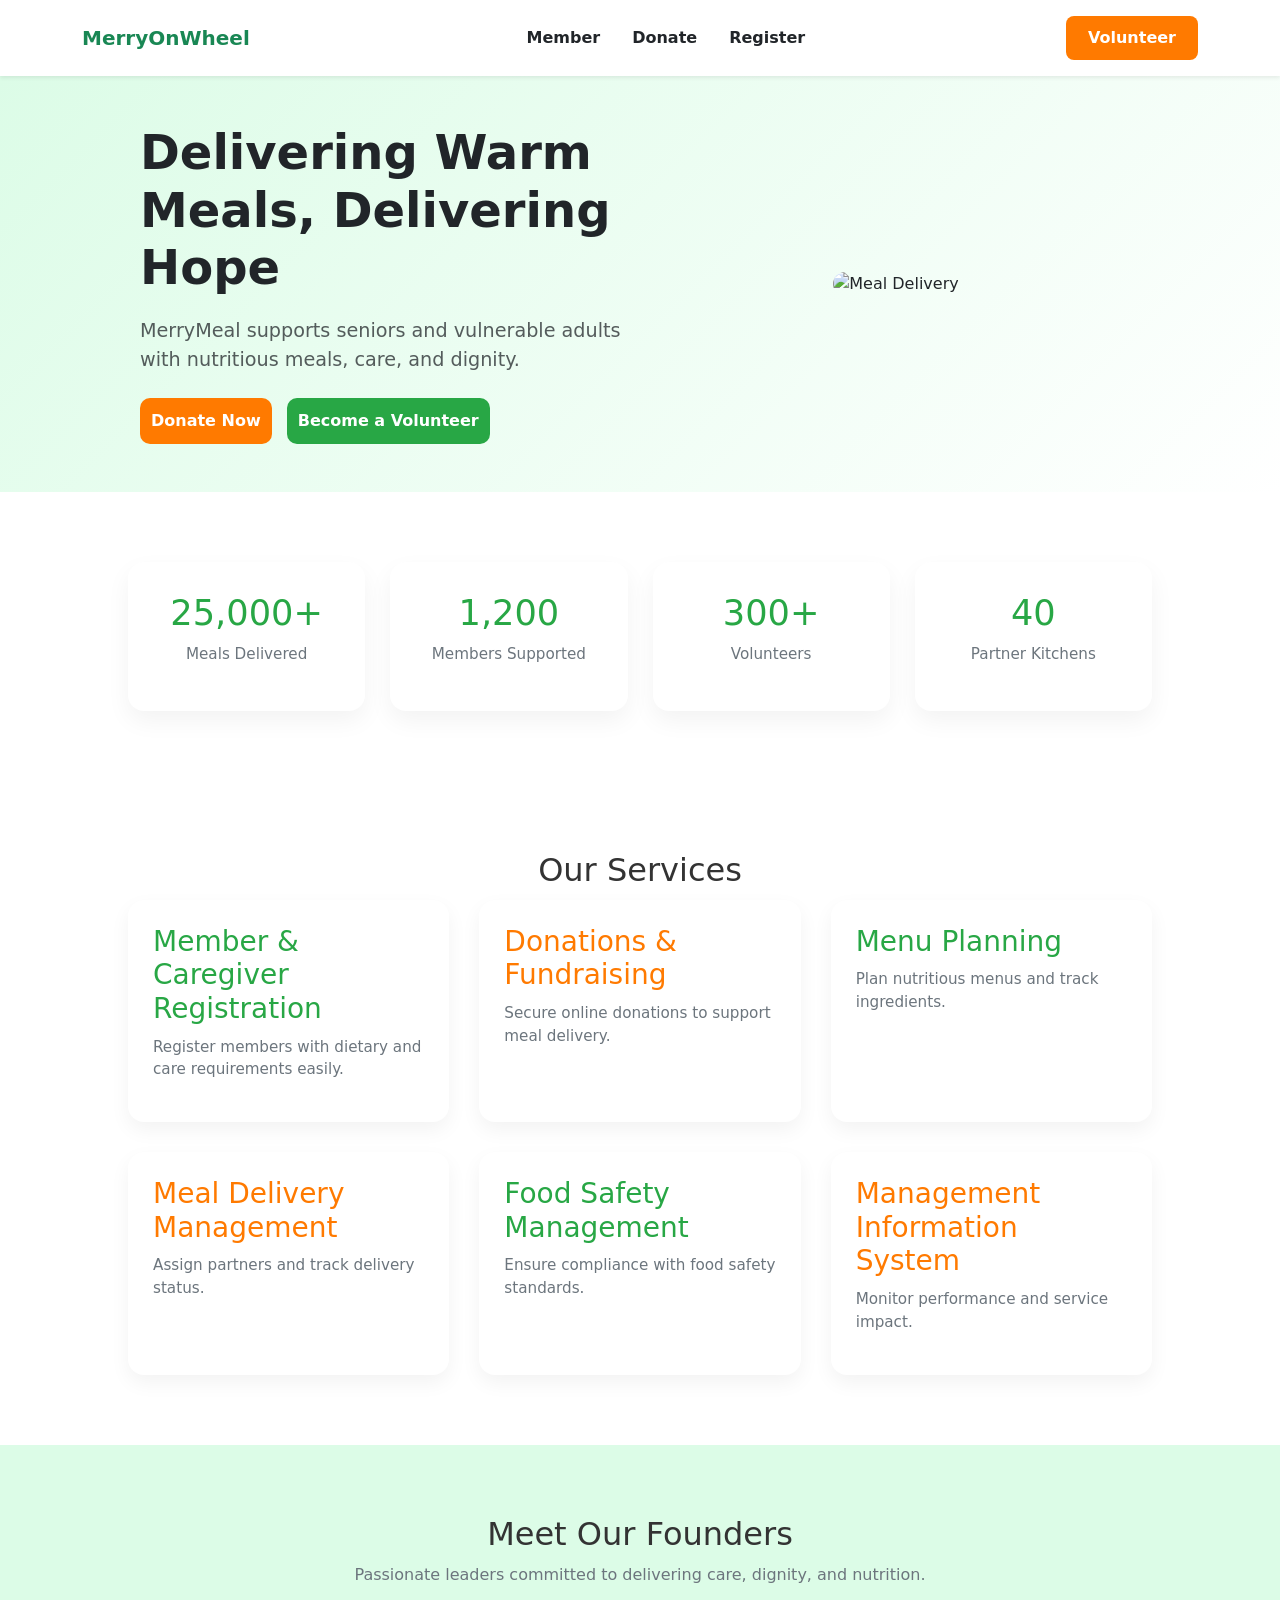
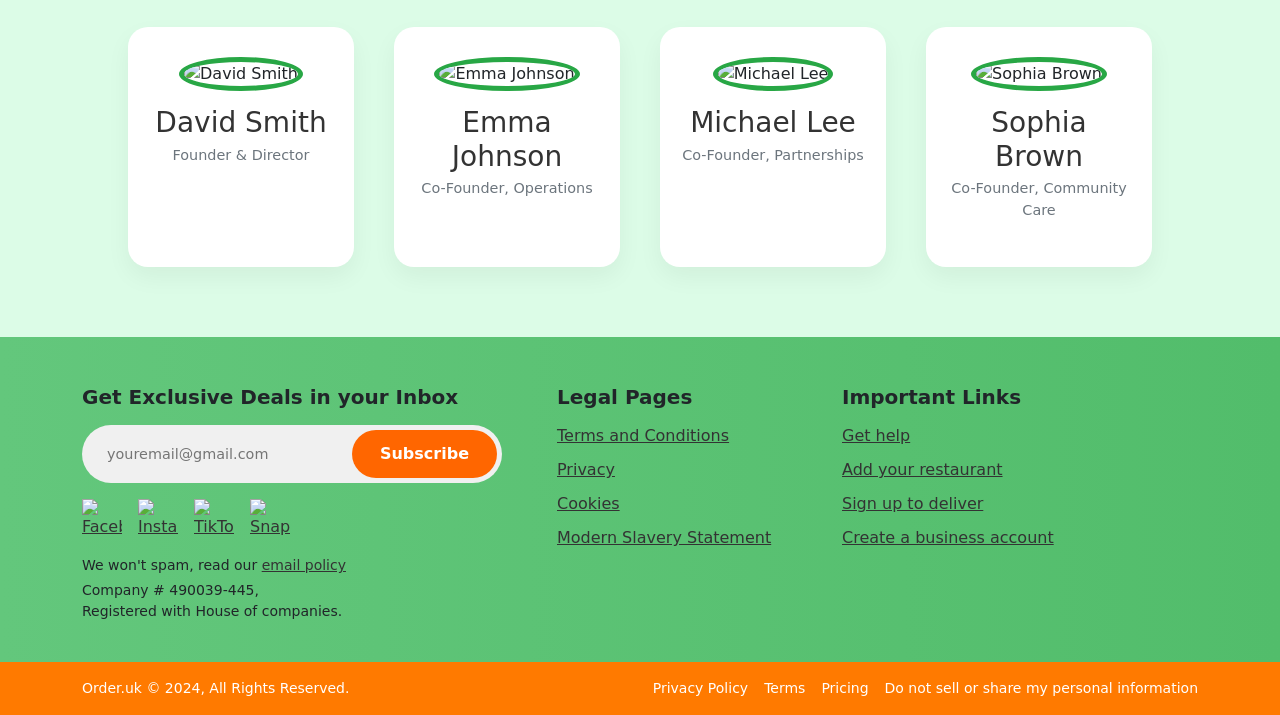
==== index.html @ 6e3a475c "index header,footer and member" ====
<!DOCTYPE html>
<html lang="en">

<head>
    <meta charset="UTF-8">
    <meta http-equiv="X-UA-Compatible" content="IE=edge">
    <meta name="viewport" content="width-device-width, initial-scale=1.0">
    <title>MerryOnWheel</title>
    <link rel="stylesheet" href="assets/css/bootstrap.css">
    <link rel="stylesheet" href="assets/css/bootstrap.css">
    <link rel="stylesheet" href="css/main.css">
    <link rel="stylesheet" href="css/nav.css">
    <link rel="stylesheet" href="css/hero.css">
    <link rel="stylesheet" href="css/footer.css">
    <link rel="stylesheet" href="css/responsive.css">
    <link rel="stylesheet" href="css/stats.css">
    <link rel="stylesheet" href="css/service.css">
    <link rel="stylesheet" href="css/founder.css">
</head>
<body>


    <!-- ==========================Navigation==============================-->
  <nav class="navbar bg-white shadow-sm py-3">
  <div class="container d-flex flex-column flex-sm-row justify-content-between align-items-start align-items-md-center">

    <!-- Left: Logo -->
    <a class="navbar-brand fw-bold text-success mb-2 mb-md-0" href="#">MerryOnWheel</a>

    <!-- Center: Menu links -->
    <ul class="nav flex-column flex-sm-row">
      <li class="nav-item">
        <a class="nav-link fw-bold text-dark" href="#">Member</a>
      </li>
      <li class="nav-item">
        <a class="nav-link fw-bold text-dark" href="#">Donate</a>
      </li>
      <li class="nav-item">
        <a class="nav-link fw-bold text-dark" href="#">Register</a>
      </li>
    </ul>

    <!-- Right: Volunteer button -->
    <a class="btn-hero-volunteer navbar-volunteer" href="#">Volunteer</a>
  </div>
</nav>




<!----------------------- HERO-------------------------------- -->
<header class="hero-section py-5">
  <div class="container">
    <div class="row align-items-center gy-4">
      
      <!-- Text Content -->
      <div class="col-lg-6">
        <h1 class="display-4 fw-bold">Delivering Warm Meals, Delivering Hope</h1>
        <p class="lead text-muted mb-4">
          MerryMeal supports seniors and vulnerable adults with nutritious meals, care, and dignity.
        </p>
        <div class="hero-button">
          <a href="#" class="btn btn-hero-primary ">Donate Now</a>
          <a href="#" class="btn btn-hero-secondary">Become a Volunteer</a>
        </div>
      </div>

      <!-- Image -->
      <div class="col-lg-6 text-center">
        <img src="https://via.placeholder.com/500x350" alt="Meal Delivery" class="img-fluid rounded-4">
      </div>

    </div> <!-- /.row -->
  </div> <!-- /.container -->
</header>


<!------------------------------ Status section--------------------- -->
 <section class="stats-section">
  <div class="stats">
    <div class="stat-card">
      <h2 data-key="meals">25,000+</h2>
      <p>Meals Delivered</p>
    </div>
    <div class="stat-card">
      <h2 data-key="members">1,200</h2>
      <p>Members Supported</p>
    </div>
    <div class="stat-card">
      <h2 data-key="volunteers">300+</h2>
      <p>Volunteers</p>
    </div>
    <div class="stat-card">
      <h2 data-key="partners">40</h2>
      <p>Partner Kitchens</p>
    </div>
  </div>
</section>


<!-- =======Service========== -->
<section id="services" class="services-section">
  <h2 class="section-title">Our Services</h2>
  <div class="services">
    <div class="service-card green" data-key="member-registration">
      <h3>Member & Caregiver Registration</h3>
      <p>Register members with dietary and care requirements easily.</p>
    </div>
    <div class="service-card orange" data-key="donations">
      <h3>Donations & Fundraising</h3>
      <p>Secure online donations to support meal delivery.</p>
    </div>
    <div class="service-card green" data-key="menu-planning">
      <h3>Menu Planning</h3>
      <p>Plan nutritious menus and track ingredients.</p>
    </div>
    <div class="service-card orange" data-key="delivery-management">
      <h3>Meal Delivery Management</h3>
      <p>Assign partners and track delivery status.</p>
    </div>
    <div class="service-card green" data-key="food-safety">
      <h3>Food Safety Management</h3>
      <p>Ensure compliance with food safety standards.</p>
    </div>
    <div class="service-card orange" data-key="mis">
      <h3>Management Information System</h3>
      <p>Monitor performance and service impact.</p>
    </div>
  </div>
</section>


<!--------------------------- Meet Our Founder --------------------- -->
<section class="founders-section">
  <h2 class="section-title">Meet Our Founders</h2>
  <p class="section-subtitle">
    Passionate leaders committed to delivering care, dignity, and nutrition.
  </p>

  <div class="founder-grid">
    <div class="founder-card" data-key="david-smith">
      <img src="https://via.placeholder.com/200" alt="David Smith">
      <h3>David Smith</h3>
      <p>Founder & Director</p>
    </div>

    <div class="founder-card" data-key="emma-johnson">
      <img src="https://via.placeholder.com/200" alt="Emma Johnson">
      <h3>Emma Johnson</h3>
      <p>Co-Founder, Operations</p>
    </div>

    <div class="founder-card" data-key="michael-lee">
      <img src="https://via.placeholder.com/200" alt="Michael Lee">
      <h3>Michael Lee</h3>
      <p>Co-Founder, Partnerships</p>
    </div>

    <div class="founder-card" data-key="sophia-brown">
      <img src="https://via.placeholder.com/200" alt="Sophia Brown">
      <h3>Sophia Brown</h3>
      <p>Co-Founder, Community Care</p>
    </div>
  </div>
</section>


</div>
</body>
<!-- ===========================Footer=======================  -->
<footer class="main-footer text-dark pt-5">
  <div class="container">

    <div class="row gy-4">

      <!-- Newsletter / Company Info + Social Icons -->
      <div class="col-lg-5 col-md-6">
        <h5 class="fw-bold">Get Exclusive Deals in your Inbox</h5>
        <form class="subscribe-form-container mt-3 mb-2">
          <div class="input-group-pill">
            <input type="email" class="form-control-pill" placeholder="youremail@gmail.com">
            <button type="submit" class="btn-subscribe">Subscribe</button>
          </div>
</form>

        <!-- Social Icons Below Subscribe -->
        <div class="social-icons d-flex mt-3 gap-3">
          <a href="#"><img src="fb-icon.svg" alt="Facebook"></a>
          <a href="#"><img src="ig-icon.svg" alt="Instagram"></a>
          <a href="#"><img src="tiktok-icon.svg" alt="TikTok"></a>
          <a href="#"><img src="snap-icon.svg" alt="Snapchat"></a>
        </div>

        <p class="small mt-3 mb-1">We won't spam, read our <a href="#">email policy</a></p>
        <p class="small">Company # 490039-445,<br>Registered with House of companies.</p>
      </div>

      <!-- Legal Pages -->
      <div class="col-lg-3 col-md-6">
        <h5 class="fw-bold">Legal Pages</h5>
        <ul class="list-unstyled">
          <li><a href="#">Terms and Conditions</a></li>
          <li><a href="#">Privacy</a></li>
          <li><a href="#">Cookies</a></li>
          <li><a href="#">Modern Slavery Statement</a></li>
        </ul>
      </div>

      <!-- Important Links -->
      <div class="col-lg-4 col-md-6">
        <h5 class="fw-bold">Important Links</h5>
        <ul class="list-unstyled">
          <li><a href="#">Get help</a></li>
          <li><a href="#">Add your restaurant</a></li>
          <li><a href="#">Sign up to deliver</a></li>
          <li><a href="#">Create a business account</a></li>
        </ul>
      </div>

    </div> 

  </div> 


  <!-- Footer Bottom -->
  <div class="footer-bottom  text-white py-3 mt-4">
    <div class="container d-flex flex-column flex-md-row justify-content-between align-items-center">
      <p class="mb-2 mb-md-0 small">Order.uk © 2024, All Rights Reserved.</p>
      <div class="bottom-links d-flex flex-wrap justify-content-center justify-content-md-end gap-3">
        <a href="#" class="text-white text-decoration-none small">Privacy Policy</a>
        <a href="#" class="text-white text-decoration-none small">Terms</a>
        <a href="#" class="text-white text-decoration-none small">Pricing</a>
        <a href="#" class="text-white text-decoration-none small">Do not sell or share my personal information</a>
      </div>
    </div>
  </div>
</footer>




</footer>
</html>
---- css/main.css ----
:root {
  --green: #28a745;
  --orange: #ff7a00;
  --dark: #333;
  --white: #fff;
  --light-green: #DCFCE7;
  --gray: #6c757d;
  --footer-bg-gradient: linear-gradient(to right, #63c77c, #52bd6b);
  --footer-btn-color: #ff6600;
}

body {
  margin: 0;
  font-family: system-ui, sans-serif;
}

.btn {
  font-weight: 600;
}
---- css/nav.css ----
/* ===========================
   Navbar
=========================== */

.navbar {
  background-color: var(--light-green);
}

.nav-link {
  font-weight: 700;
  color: var(--dark);
}

.nav-link:hover {
  color: var(--orange);
}

/* Volunteer Button */
.btn-hero-volunteer {
  background-color: var(--orange);
  color: var(--white);
  font-weight: 600;
  padding: 10px 22px;
  border-radius: 8px;
  text-decoration: none;
  display: inline-block;
}

.btn-hero-volunteer:hover {
  background-color: #e06a00;
  color: var(--white);
}

/* Mobile Navbar */
@media (max-width: 576px) {
  .navbar-volunteer {
    width: 100%;
    margin-top: 10px;
    text-align: center;
    order: 3;
  }

  .navbar ul.nav {
    width: 100%;
    order: 2;
    flex-direction: column;
  }

  .navbar-brand {
    order: 1;
  }
}
---- css/hero.css ----
/* ===========================
   Hero Section
=========================== */

.hero-section {
  background: linear-gradient(135deg, var(--light-green), #ffffff);
  padding: 80px 10%;
}

.hero-section h1 {
  font-size: 3rem;
  margin-bottom: 20px;
}

.hero-section p {
  font-size: 1.2rem;
  color: var(--gray);
  margin-bottom: 30px;
}

/* Hero Buttons */
.btn-hero-primary {
  background-color: var(--orange);
  color: var(--white);
  border-radius: 10px;
  padding: 10px;
  font-weight: 600;
  text-decoration: none;
}

.btn-hero-primary:hover {
  background-color: #e06a00;
}

.btn-hero-secondary {
  background-color: var(--green);
  color: var(--white);
  border-radius: 10px;
  padding: 10px;
  font-weight: 600;
  text-decoration: none;
}

.btn-hero-secondary:hover {
  background-color: #218838;
}

.hero-button {
  display: flex;
  gap: 15px;
  flex-wrap: wrap;
}

.hero-section img {
  width: 100%;
  max-width: 400px;
  margin: 0 auto;
}
---- css/footer.css ----
/* ===========================
   Footer
=========================== */

.main-footer {
  background: var(--footer-bg-gradient);
  padding-top: 60px;
  color: var(--dark);
}

.main-footer a {
  color: var(--dark);
  text-decoration: underline;
}

.main-footer a:hover {
  color: var(--orange);
  text-decoration: none;
}

.main-footer h5 {
  font-weight: bold;
  margin-bottom: 15px;
}

.main-footer ul {
  list-style: none;
  padding: 0;
}

.main-footer ul li {
  margin-bottom: 10px;
}

/* Subscribe */
/* ===========================
   Subscribe Form (Responsive)
=========================== */

.subscribe-form-container {
  width: 100%;
  max-width: 420px;
}

.input-group-pill {
  display: flex;
  align-items: center;
  background-color: #f0f0f0;
  border-radius: 50px;
  padding: 5px;
  width: 100%;
}

.form-control-pill {
  border: none !important;
  background: transparent !important;
  padding: 12px 20px;
  flex: 1;
  outline: none;
  font-size: 0.9rem;
  min-width: 0; /* 🔑 fixes overflow issue */
}

.btn-subscribe {
  background-color: var(--footer-btn-color);
  color: #fff;
  border: none;
  border-radius: 50px;
  padding: 12px 28px;
  font-weight: bold;
  white-space: nowrap;
}

/* Social */
.social-icons img {
  max-width: 40px;
}

/* Footer bottom */
.footer-bottom {
  background-color: var(--orange);
  color: white;
  padding: 15px 0;
}
---- css/stats.css ----
.stats-section {
  padding: 70px 10%;
}

.stats {
  display: grid;
  grid-template-columns: repeat(auto-fit, minmax(180px, 1fr));
  gap: 25px;
}

.stat-card {
  background: var(--white);
  padding: 30px 20px;
  border-radius: 16px;
  box-shadow: 0 10px 25px rgba(0,0,0,0.05);
  text-align: center;
  transition: transform 0.3s ease;
}

.stat-card:hover {
  transform: translateY(-6px);
}

.stat-card h2 {
  color: var(--green);
  font-size: 2.2rem;
  margin-bottom: 8px;
}

.stat-card p {
  color: var(--gray);
  font-size: 0.95rem;
}

/* Mobile tweak */
@media (max-width: 576px) {
  .stats-section {
    padding: 50px 5%;
  }
}
---- css/service.css ----
/* ===========================
   Services Section
=========================== */
.services-section {
  padding: 70px 10%;
}

.section-title {
  margin-bottom: 30px;
  font-size: 2rem;
  text-align: center;
  color: var(--dark);
}

.services {
  display: grid;
  grid-template-columns: repeat(auto-fit, minmax(250px, 1fr));
  gap: 30px;
}

.service-card {
  background: var(--white);
  border-radius: 16px;
  padding: 25px;
  box-shadow: 0 8px 20px rgba(0,0,0,0.05);
  transition: transform 0.3s ease, box-shadow 0.3s ease;
}

.service-card:hover {
  transform: translateY(-5px);
  box-shadow: 0 12px 25px rgba(0,0,0,0.08);
}

.service-card h3 {
  margin-bottom: 10px;
}

.service-card.orange h3 { color: var(--orange); }
.service-card.green h3 { color: var(--green); }

.service-card p {
  color: var(--gray);
  font-size: 0.95rem;
  line-height: 1.5;
}
---- css/founder.css ----
/* ===========================
   Founders Section
=========================== */
.founders-section {
  background: var(--light-green);
  text-align: center;
  padding: 70px 10%;
}

.section-title {
  font-size: 2rem;
  color: var(--dark);
  margin-bottom: 10px;
}

.section-subtitle {
  margin-top: 10px;
  color: var(--gray);
  font-size: 1rem;
}

/* Grid for founder cards */
.founder-grid {
  display: grid;
  grid-template-columns: repeat(auto-fit, minmax(220px, 1fr));
  gap: 40px;
  margin-top: 40px;
}

/* Individual founder card */
.founder-card {
  background: var(--white);
  padding: 30px 20px;
  border-radius: 20px;
  box-shadow: 0 10px 25px rgba(0,0,0,0.05);
  transition: transform 0.3s ease, box-shadow 0.3s ease;
}

.founder-card:hover {
  transform: translateY(-5px);
  box-shadow: 0 14px 30px rgba(0,0,0,0.08);
}

/* Founder image */
.founder-card img {
  width: 140px;
  height: 140px;
  object-fit: cover;
  border-radius: 50%;
  border: 5px solid var(--green);
  margin-bottom: 15px;
}

/* Founder name & role */
.founder-card h3 {
  margin-bottom: 5px;
  color: var(--dark);
}

.founder-card p {
  font-size: 0.9rem;
  color: var(--gray);
}
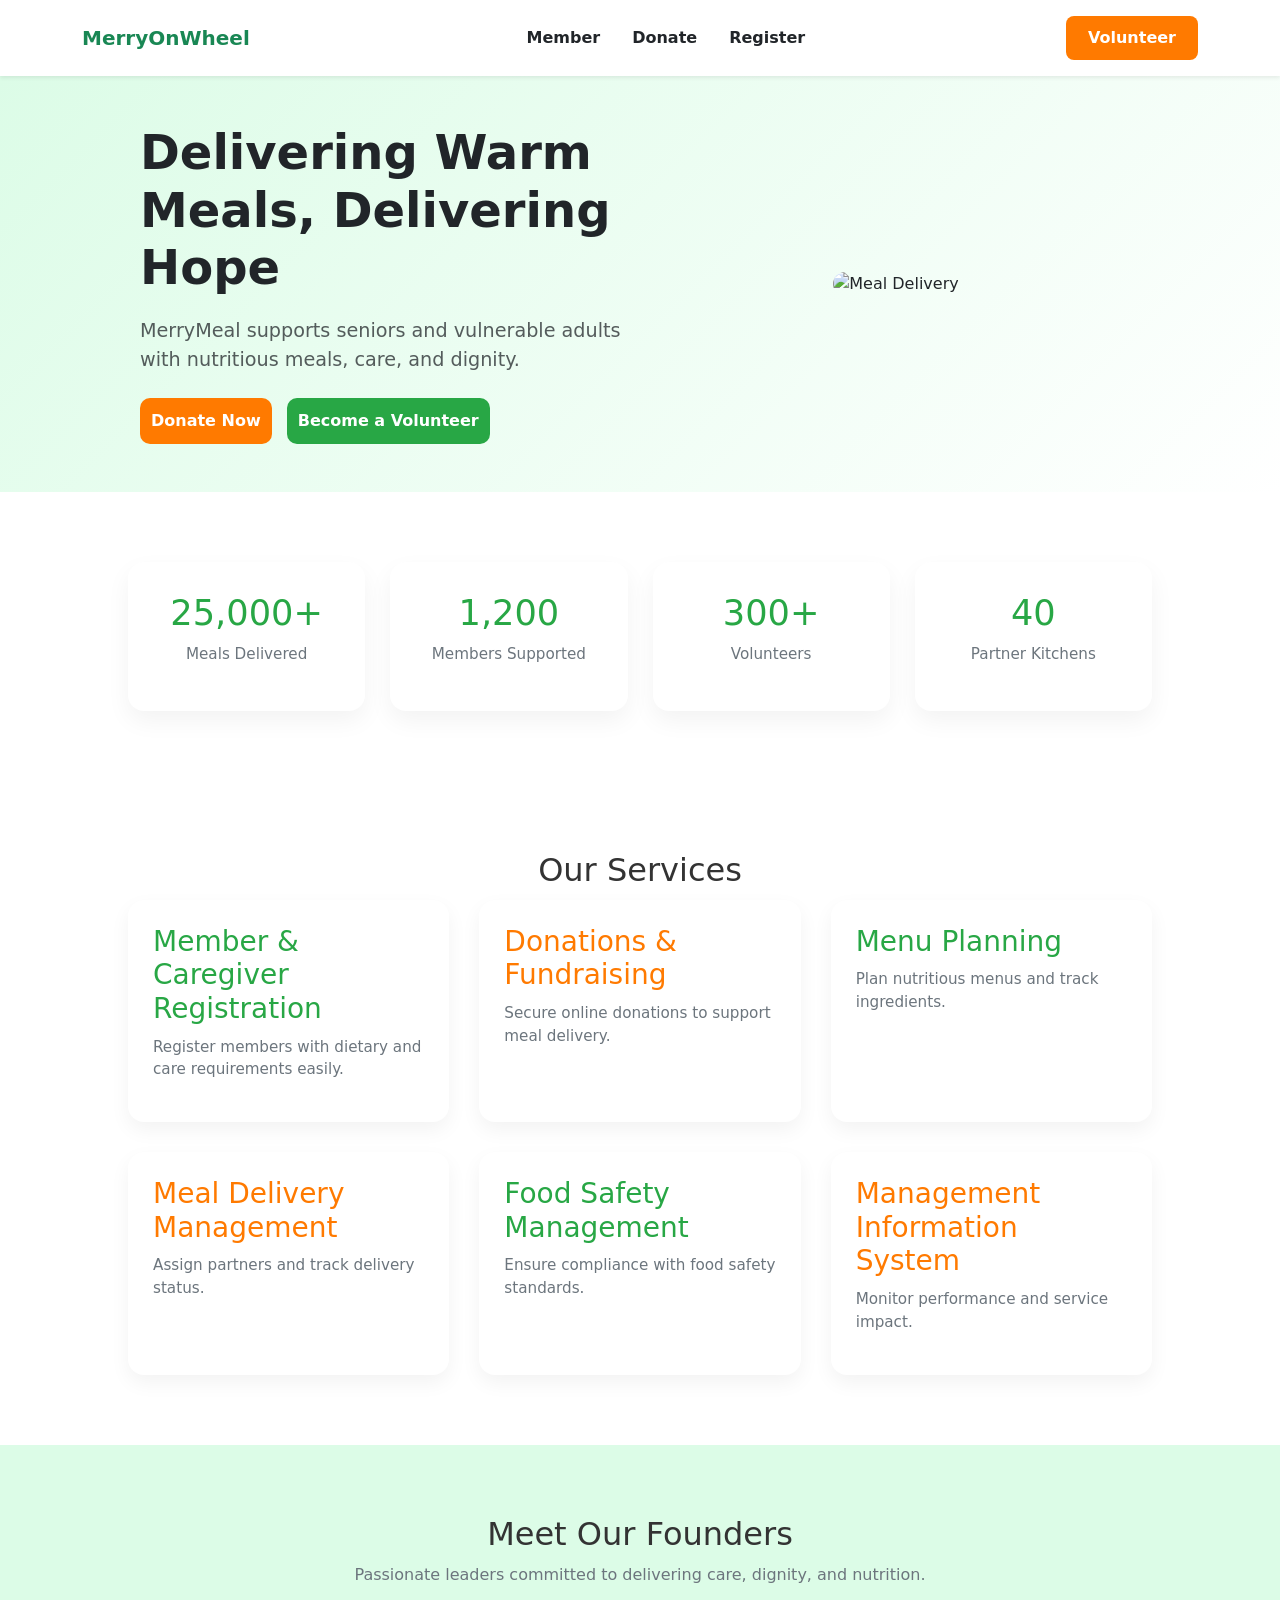
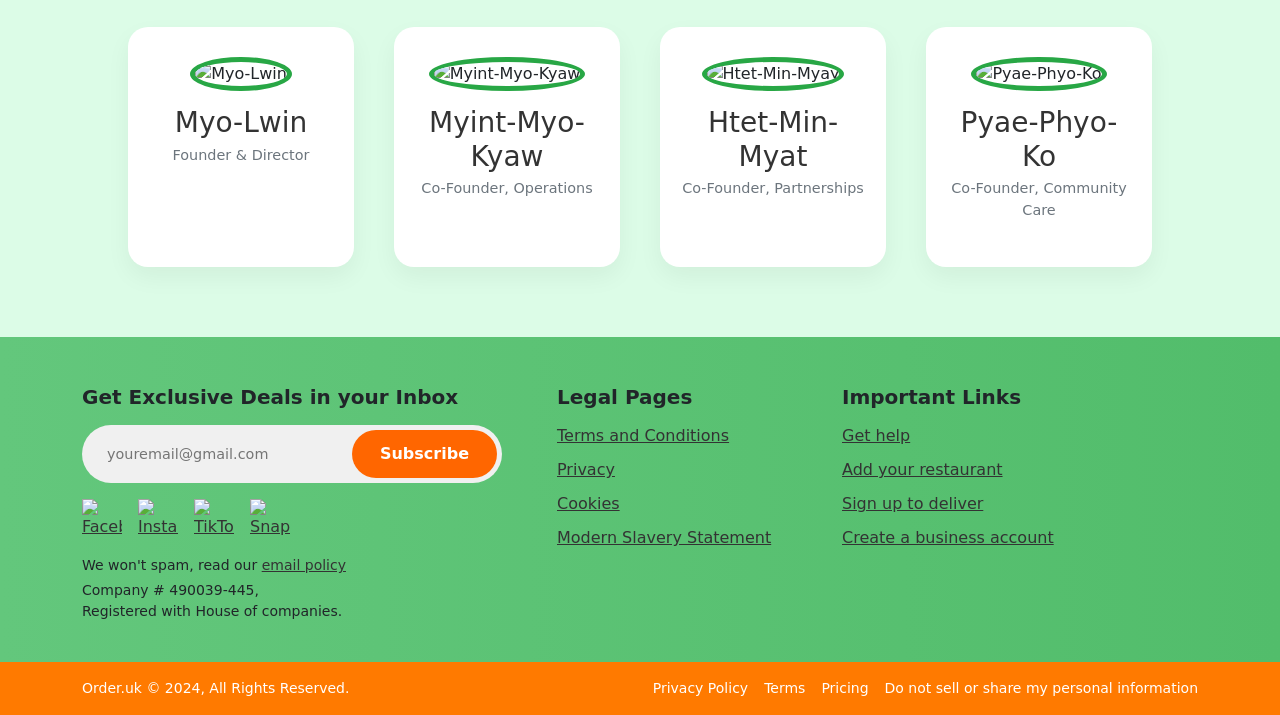
==== commit f8855727: "index-founde-V2r" ====
--- a/index.html
+++ b/index.html
@@ -138,27 +138,27 @@
   </p>
 
   <div class="founder-grid">
-    <div class="founder-card" data-key="david-smith">
-      <img src="https://via.placeholder.com/200" alt="David Smith">
-      <h3>David Smith</h3>
+    <div class="founder-card" data-key="Myo-Lwin">
+      <img src="https://via.placeholder.com/200" alt="Myo-Lwin">
+      <h3>Myo-Lwin</h3>
       <p>Founder & Director</p>
     </div>
 
-    <div class="founder-card" data-key="emma-johnson">
-      <img src="https://via.placeholder.com/200" alt="Emma Johnson">
-      <h3>Emma Johnson</h3>
+    <div class="founder-card" data-key="Myint-Myo-Kyaw">
+      <img src="https://via.placeholder.com/200" alt="Myint-Myo-Kyaw">
+      <h3>Myint-Myo-Kyaw</h3>
       <p>Co-Founder, Operations</p>
     </div>
 
-    <div class="founder-card" data-key="michael-lee">
-      <img src="https://via.placeholder.com/200" alt="Michael Lee">
-      <h3>Michael Lee</h3>
+    <div class="founder-card" data-key="Htet-Min-Myat">
+      <img src="https://via.placeholder.com/200" alt="Htet-Min-Myay">
+      <h3>Htet-Min-Myat</h3>
       <p>Co-Founder, Partnerships</p>
     </div>
 
-    <div class="founder-card" data-key="sophia-brown">
-      <img src="https://via.placeholder.com/200" alt="Sophia Brown">
-      <h3>Sophia Brown</h3>
+    <div class="founder-card" data-key="Pyae-Phyo-Ko">
+      <img src="https://via.placeholder.com/200" alt="Pyae-Phyo-Ko">
+      <h3>Pyae-Phyo-Ko</h3>
       <p>Co-Founder, Community Care</p>
     </div>
   </div>
--- a/css/hero.css
+++ b/css/hero.css
@@ -56,3 +56,24 @@
   max-width: 400px;
   margin: 0 auto;
 }
+
+/* ================== Page Header ================== */
+.page-header {
+  background: linear-gradient(135deg, var(--light-green), #ffffff);
+  padding: 60px 10%;
+  text-align: center;
+  border-radius: 15px;
+  margin-bottom: 2.5rem;
+}
+
+.page-header h1 {
+  font-size: 2.5rem;
+  font-weight: 700;
+  color: black;
+  margin-bottom: 0.5rem;
+}
+
+.page-header p {
+  font-size: 1rem;
+  color: var(--gray);
+}
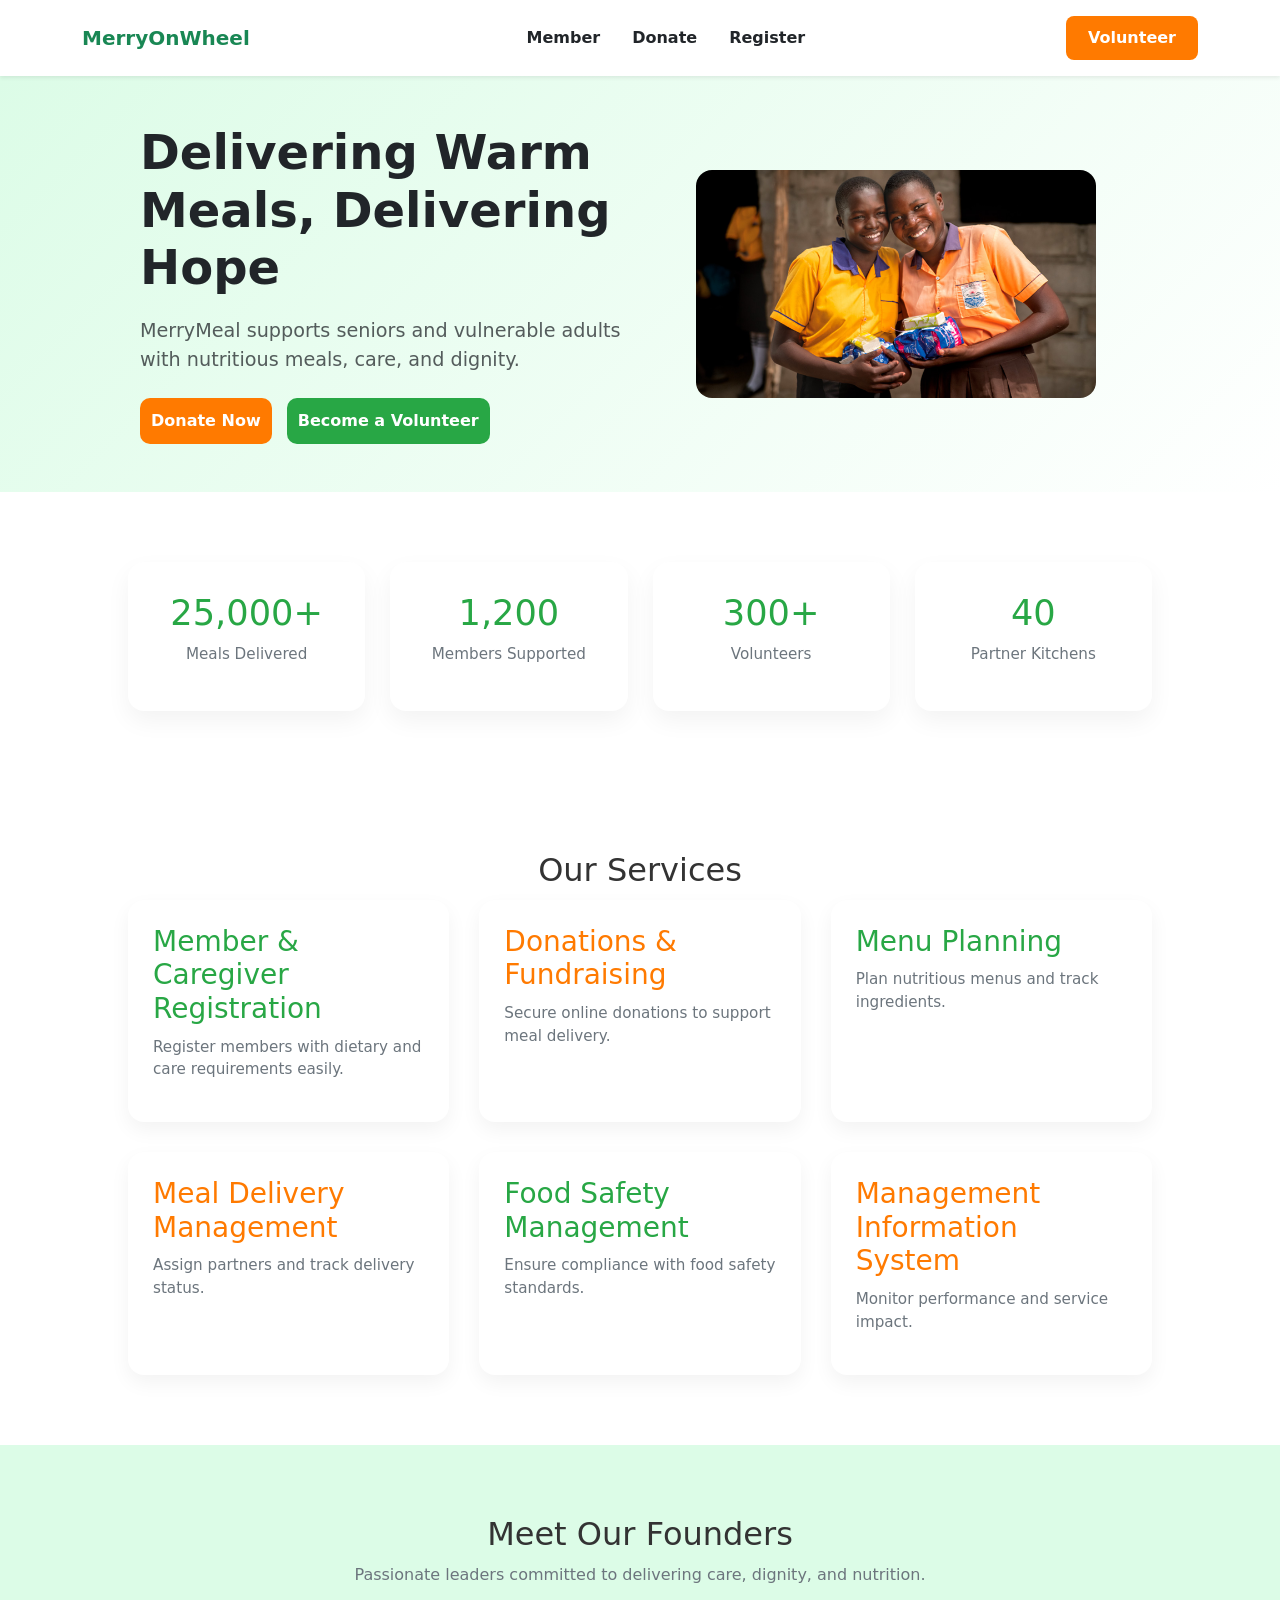
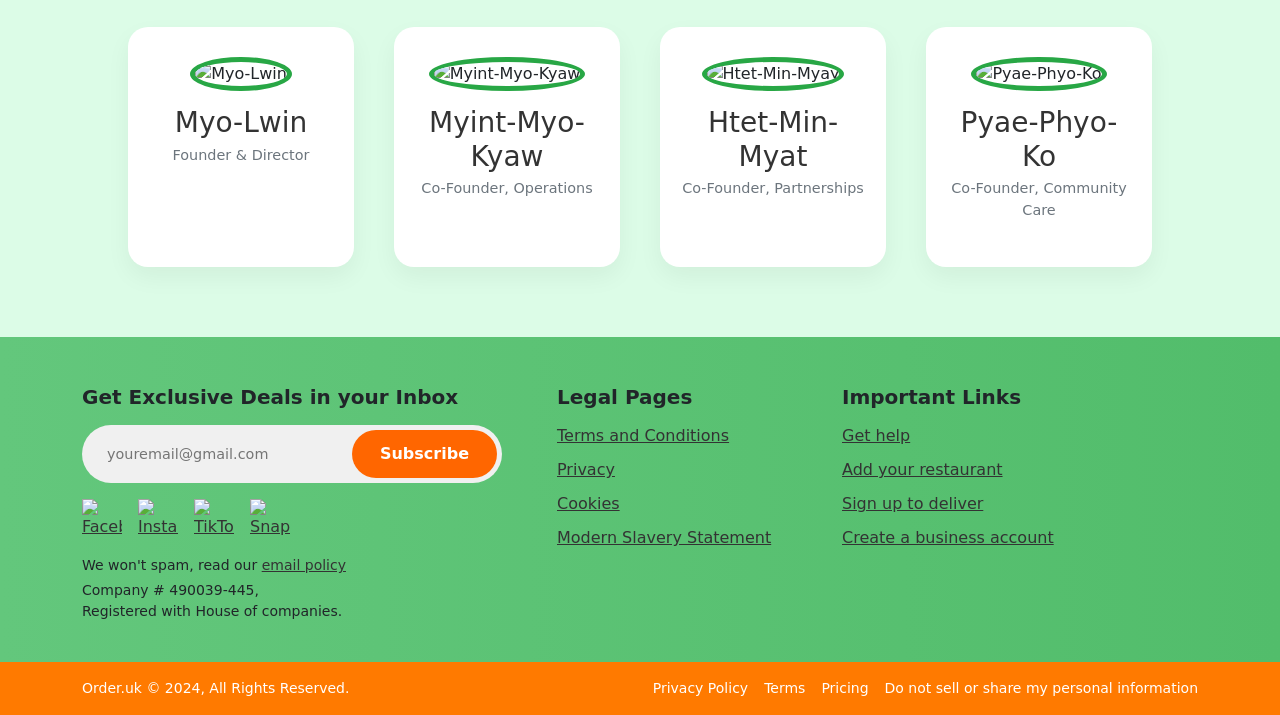
==== commit 4d0c0081: "adding JS" ====
--- a/index.html
+++ b/index.html
@@ -16,32 +16,34 @@
     <link rel="stylesheet" href="css/stats.css">
     <link rel="stylesheet" href="css/service.css">
     <link rel="stylesheet" href="css/founder.css">
+    
 </head>
 <body>
-
+    <script src="./js/main.js"></script>
+    <script src="./js/status.js"></script>
 
     <!-- ==========================Navigation==============================-->
   <nav class="navbar bg-white shadow-sm py-3">
   <div class="container d-flex flex-column flex-sm-row justify-content-between align-items-start align-items-md-center">
 
     <!-- Left: Logo -->
-    <a class="navbar-brand fw-bold text-success mb-2 mb-md-0" href="#">MerryOnWheel</a>
+    <a class="navbar-brand fw-bold text-success mb-2 mb-md-0" href="index.html">MerryOnWheel</a>
 
     <!-- Center: Menu links -->
     <ul class="nav flex-column flex-sm-row">
       <li class="nav-item">
-        <a class="nav-link fw-bold text-dark" href="#">Member</a>
+        <a class="nav-link fw-bold text-dark" href="member.html">Member</a>
       </li>
       <li class="nav-item">
-        <a class="nav-link fw-bold text-dark" href="#">Donate</a>
+        <a class="nav-link fw-bold text-dark" href="dornor.html">Donate</a>
       </li>
       <li class="nav-item">
-        <a class="nav-link fw-bold text-dark" href="#">Register</a>
+        <a class="nav-link fw-bold text-dark" href="register.html">Register</a>
       </li>
     </ul>
 
     <!-- Right: Volunteer button -->
-    <a class="btn-hero-volunteer navbar-volunteer" href="#">Volunteer</a>
+    <a class="btn-hero-volunteer navbar-volunteer" href="volunteer.html">Volunteer</a>
   </div>
 </nav>
 
@@ -60,14 +62,14 @@
           MerryMeal supports seniors and vulnerable adults with nutritious meals, care, and dignity.
         </p>
         <div class="hero-button">
-          <a href="#" class="btn btn-hero-primary ">Donate Now</a>
-          <a href="#" class="btn btn-hero-secondary">Become a Volunteer</a>
+          <a href="dornor.html" class="btn btn-hero-primary ">Donate Now</a>
+          <a href="volunteer.html" class="btn btn-hero-secondary">Become a Volunteer</a>
         </div>
       </div>
 
       <!-- Image -->
       <div class="col-lg-6 text-center">
-        <img src="https://via.placeholder.com/500x350" alt="Meal Delivery" class="img-fluid rounded-4">
+        <img src="img/Indexheader.png" alt="Meal Delivery" class="img-fluid rounded-4">
       </div>
 
     </div> <!-- /.row -->
@@ -79,24 +81,23 @@
  <section class="stats-section">
   <div class="stats">
     <div class="stat-card">
-      <h2 data-key="meals">25,000+</h2>
+      <h2 id="meals">--</h2>
       <p>Meals Delivered</p>
     </div>
     <div class="stat-card">
-      <h2 data-key="members">1,200</h2>
+      <h2 id="members">--</h2>
       <p>Members Supported</p>
     </div>
     <div class="stat-card">
-      <h2 data-key="volunteers">300+</h2>
+      <h2 id="volunteers">--</h2>
       <p>Volunteers</p>
     </div>
     <div class="stat-card">
-      <h2 data-key="partners">40</h2>
+      <h2 id="partners">--</h2>
       <p>Partner Kitchens</p>
     </div>
   </div>
 </section>
-
 
 <!-- =======Service========== -->
 <section id="services" class="services-section">
--- a/css/nav.css
+++ b/css/nav.css
@@ -7,12 +7,15 @@
 }
 
 .nav-link {
+  display: inline-block;
   font-weight: 700;
   color: var(--dark);
+  transition: color 0.2s ease, transform 0.2s ease;
 }
 
 .nav-link:hover {
-  color: var(--orange);
+  color: var(--orange) !important;
+  transform: translateY(-2px);
 }
 
 /* Volunteer Button */
@@ -24,6 +27,8 @@
   border-radius: 8px;
   text-decoration: none;
   display: inline-block;
+  cursor: pointer;
+  transition: color 0.3s ease, transform 0.2s ease;
 }
 
 .btn-hero-volunteer:hover {
--- a/css/stats.css
+++ b/css/stats.css
@@ -15,6 +15,7 @@
   box-shadow: 0 10px 25px rgba(0,0,0,0.05);
   text-align: center;
   transition: transform 0.3s ease;
+  cursor: pointer;
 }
 
 .stat-card:hover {
--- a/css/service.css
+++ b/css/service.css
@@ -3,6 +3,7 @@
 =========================== */
 .services-section {
   padding: 70px 10%;
+  cursor: pointer;
 }
 
 .section-title {
--- a/css/founder.css
+++ b/css/founder.css
@@ -5,6 +5,7 @@
   background: var(--light-green);
   text-align: center;
   padding: 70px 10%;
+  cursor: pointer;
 }
 
 .section-title {
